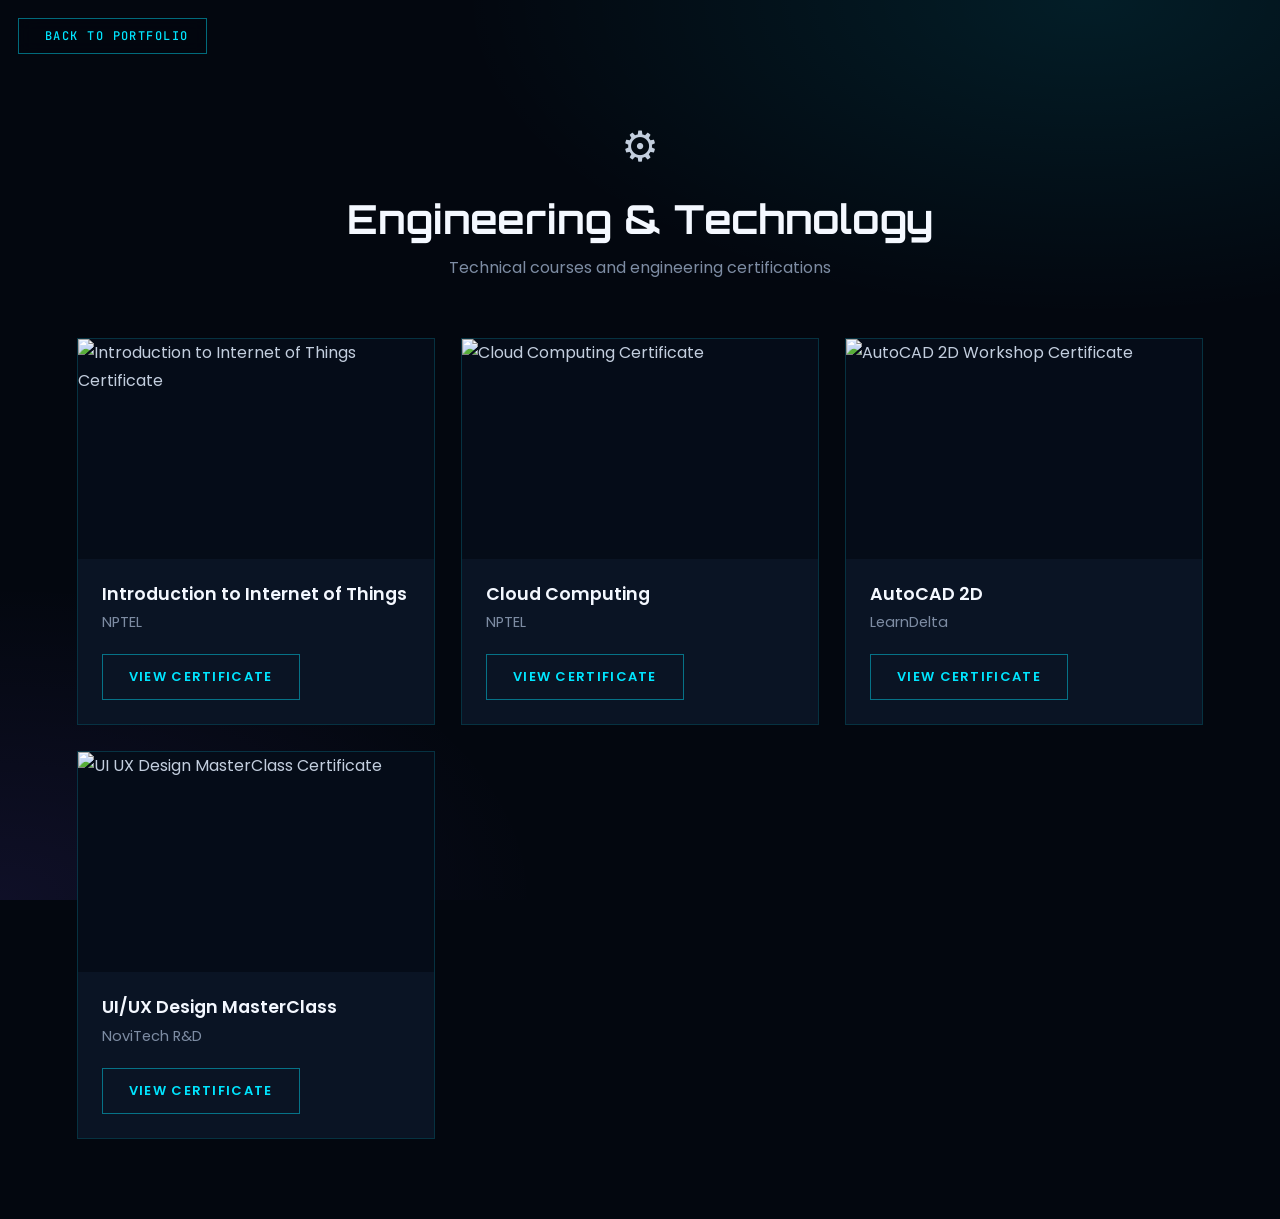
==== engineering-certificates.html @ 13c7dbe3 "Add files via upload" ====
<!DOCTYPE html>
<html lang="en">

<head>

    <meta charset="UTF-8">

    <meta name="viewport"
          content="width=device-width, initial-scale=1.0">

    <title>Engineering & Technology Certificates | Kowshin V</title>

        <link rel="icon" type="image/png" href="assets/images/favicon.png">
    <link rel="preconnect" href="https://fonts.googleapis.com">
    <link rel="preconnect" href="https://fonts.gstatic.com" crossorigin>
    <link href="https://fonts.googleapis.com/css2?family=JetBrains+Mono:wght@400;500;600&family=Orbitron:wght@500;700;800&family=Poppins:wght@300;400;500;600&display=swap" rel="stylesheet">
    <link rel="stylesheet" href="style.css">

    <link href="https://cdn.jsdelivr.net/npm/remixicon@4.6.0/fonts/remixicon.css" rel="stylesheet">
</head>

<body>

    <div class="bg-circuit"></div>
    <a href="index.html#certificates" class="back-link"><i class="ri-arrow-left-line"></i> Back to Portfolio</a>

    <section class="certificate-page">

        <div class="certificate-page-header">

            <span class="certificate-page-icon">⚙️</span>

            <h1>
                Engineering & Technology
            </h1>

            <p>
                Technical courses and engineering certifications
            </p>

        </div>

        <div class="certificate-page-grid">

            <!-- ================= IoT ================= -->

            <div class="certificate-page-card">

                <div class="certificate-image">

                    <img
                        src="assets/certificates/engineering-technology/iot.jpg"
                        alt="Introduction to Internet of Things Certificate">

                </div>

                <div class="certificate-page-content">

                    <h2>
                        Introduction to Internet of Things
                    </h2>

                    <p>
                        NPTEL
                    </p>

                    <a
                        href="assets/certificates/engineering-technology/iot.jpg"
                        target="_blank" rel="noopener"
                        class="certificate-btn">

                        View Certificate

                    </a>

                </div>

            </div>

            <!-- ================= Cloud Computing ================= -->

            <div class="certificate-page-card">

                <div class="certificate-image">

                    <img
                        src="assets/certificates/engineering-technology/cc.jpg"
                        alt="Cloud Computing Certificate">

                </div>

                <div class="certificate-page-content">

                    <h2>
                        Cloud Computing
                    </h2>

                    <p>
                        NPTEL
                    </p>

                    <a
                        href="assets/certificates/engineering-technology/cc.jpg"
                        target="_blank" rel="noopener"
                        class="certificate-btn">

                        View Certificate

                    </a>

                </div>

            </div>

            <!-- ================= AutoCAD ================= -->

            <div class="certificate-page-card">

                <div class="certificate-image">

                    <img
                        src="assets/certificates/engineering-technology/ws.jpg"
                        alt="AutoCAD 2D Workshop Certificate">

                </div>

                <div class="certificate-page-content">

                    <h2>
                        AutoCAD 2D
                    </h2>

                    <p>
                        LearnDelta
                    </p>

                    <a
                        href="assets/certificates/engineering-technology/ws.jpg"
                        target="_blank" rel="noopener"
                        class="certificate-btn">

                        View Certificate

                    </a>

                </div>

            </div>

            <!-- ================= UI/UX ================= -->

            <div class="certificate-page-card">

                <div class="certificate-image">

                    <img
                        src="assets/certificates/engineering-technology/uiux.jpg"
                        alt="UI UX Design MasterClass Certificate">

                </div>

                <div class="certificate-page-content">

                    <h2>
                        UI/UX Design MasterClass
                    </h2>

                    <p>
                        NoviTech R&D
                    </p>

                    <a
                        href="assets/certificates/engineering-technology/uiux.jpg"
                        target="_blank" rel="noopener"
                        class="certificate-btn">

                        View Certificate

                    </a>

                </div>

            </div>

        </div>

    </section>

</body>

</html>
---- style.css ----
/* ==========================================================
   KOWSHIN V — VLSI PORTFOLIO
   Semiconductor theme  |  style.css
   Sections:
   01 Tokens & reset      07 Skills / Experience
   02 Background & loader 08 Projects & ASIC flow
   03 Layout helpers      09 Achievements / Certificates
   04 Buttons & tags      10 Content / Contact / Footer
   05 Header              11 Sub-pages
   06 Hero + chip scanner 12 Responsive
   ========================================================== */

/* ---------- 01 TOKENS & RESET ---------- */
:root {
    --bg: #03070f;
    --bg-2: #060d1a;
    --panel: rgba(9, 19, 34, .78);
    --panel-solid: #0a1424;

    --cyan: #00e5ff;
    --green: #39ffa0;
    --gold: #f2b84b;
    --violet: #7b5cff;

    --white: #f4f8ff;
    --text: #c3cede;
    --muted: #7d8ca3;

    --line: rgba(0, 229, 255, .16);
    --line-strong: rgba(0, 229, 255, .45);
    --glow: 0 0 24px rgba(0, 229, 255, .28);

    --display: 'Orbitron', 'Segoe UI', sans-serif;
    --body: 'Poppins', 'Segoe UI', system-ui, sans-serif;
    --mono: 'JetBrains Mono', 'Consolas', 'Courier New', monospace;

    --container: 1240px;
    --ease: .3s cubic-bezier(.4, 0, .2, 1);
}

*,
*::before,
*::after { margin: 0; padding: 0; box-sizing: border-box; }

html { scroll-behavior: smooth; scroll-padding-top: 84px; overflow-x: hidden; }

body {
    font-family: var(--body);
    font-size: 16px;
    line-height: 1.75;
    color: var(--text);
    background: var(--bg);
    overflow-x: hidden;
    -webkit-font-smoothing: antialiased;
}

img { max-width: 100%; display: block; }
a { color: inherit; text-decoration: none; }
ul { list-style: none; }
h1, h2, h3, h4 { color: var(--white); line-height: 1.25; font-weight: 600; }
strong { color: var(--white); font-weight: 600; }
::selection { background: var(--cyan); color: #00131a; }

::-webkit-scrollbar { width: 9px; }
::-webkit-scrollbar-track { background: var(--bg); }
::-webkit-scrollbar-thumb { background: #12324a; border-radius: 6px; }
::-webkit-scrollbar-thumb:hover { background: var(--cyan); }

/* ---------- 02 BACKGROUND & LOADER ---------- */
.bg-circuit {
    position: fixed; inset: 0; z-index: -3; pointer-events: none;
    background:
        radial-gradient(ellipse 70% 50% at 85% 0%, rgba(0, 229, 255, .10), transparent 70%),
        radial-gradient(ellipse 60% 50% at 0% 100%, rgba(123, 92, 255, .10), transparent 70%),
        var(--bg);
}
.bg-circuit::after {
    content: ""; position: absolute; inset: 0;
    background: url("assets/images/circuit-bg.svg") 0 0 / 480px 480px;
    opacity: .06;
}
#particles { position: fixed; inset: 0; z-index: -2; pointer-events: none; }
#particles canvas { width: 100%; height: 100%; display: block; }

.loader {
    position: fixed; inset: 0; z-index: 99999;
    display: grid; place-items: center;
    background: var(--bg);
    transition: opacity .7s ease, visibility .7s ease;
    animation: loaderFailsafe .1s 5s forwards;
}
.loader.hide { opacity: 0; visibility: hidden; }
@keyframes loaderFailsafe { to { opacity: 0; visibility: hidden; } }

.loader-content { text-align: center; }
.loader-content img {
    width: 92px; height: 92px; margin: 0 auto 22px; object-fit: cover;
    border-radius: 50%; border: 2px solid var(--cyan);
    box-shadow: var(--glow); animation: pulse 1.6s ease-in-out infinite;
}
.loader-content h2 { font-family: var(--display); letter-spacing: .25em; font-size: 1.4rem; }
.loader-content span { display: block; margin: 8px 0 22px; font: 500 12px var(--mono); letter-spacing: .2em; color: var(--cyan); }
.loading-bar { width: 220px; height: 3px; margin: auto; background: rgba(255,255,255,.08); overflow: hidden; }
.loading-fill { height: 100%; width: 0; background: linear-gradient(90deg, var(--cyan), var(--green)); animation: loadFill 1.9s ease forwards; }
@keyframes loadFill { to { width: 100%; } }
@keyframes pulse { 50% { box-shadow: 0 0 40px rgba(0, 229, 255, .6); } }

/* ---------- 03 LAYOUT HELPERS ---------- */
.section { position: relative; padding: 100px 8%; max-width: calc(var(--container) + 16%); margin: 0 auto; }

.reveal { opacity: 0; transform: translateY(34px); transition: opacity .8s ease, transform .8s ease; }
.reveal.show { opacity: 1; transform: none; }

.section-header { text-align: center; margin-bottom: 64px; }
.section-tag {
    display: inline-block; margin-bottom: 18px;
    font: 500 12px var(--mono); letter-spacing: .28em; text-transform: uppercase;
    color: var(--cyan);
}
.section-tag::before { content: "[ "; color: var(--muted); }
.section-tag::after  { content: " ]"; color: var(--muted); }

.section-title {
    font-family: var(--display); font-weight: 700;
    font-size: clamp(1.7rem, 4vw, 2.6rem); letter-spacing: .02em;
}
.section-title span {
    background: linear-gradient(90deg, var(--cyan), var(--green));
    -webkit-background-clip: text; background-clip: text; color: transparent;
}
.section-title::after {            /* decorative trace under the title */
    content: ""; display: block; width: 120px; height: 2px; margin: 20px auto 0;
    background: linear-gradient(90deg, transparent, var(--cyan), transparent);
}
.section-subtitle { max-width: 700px; margin: 18px auto 0; color: var(--muted); font-size: 1rem; }

/* shared "die" card look: dark glass + corner brackets */
.about-card, .info-card, .stat-card, .skill-category, .timeline-content,
.project-card, .certificate-card, .achievement-card, .content-card,
.contact-left, .contact-right, .featured-right, .certificate-page-card {
    position: relative;
    background: var(--panel);
    border: 1px solid var(--line);
    backdrop-filter: blur(8px);
    transition: transform var(--ease), border-color var(--ease), box-shadow var(--ease);
}
.about-card::before, .skill-category::before, .timeline-content::before, .project-card::before,
.certificate-card::before, .achievement-card::before, .contact-left::before, .contact-right::before,
.featured-right::before, .stat-card::before, .info-card::before {
    content: ""; position: absolute; top: -1px; left: -1px; width: 16px; height: 16px;
    border-top: 2px solid var(--cyan); border-left: 2px solid var(--cyan); pointer-events: none;
}
.about-card::after, .skill-category::after, .timeline-content::after, .project-card::after,
.certificate-card::after, .achievement-card::after, .contact-left::after, .contact-right::after,
.featured-right::after, .stat-card::after, .info-card::after {
    content: ""; position: absolute; bottom: -1px; right: -1px; width: 16px; height: 16px;
    border-bottom: 2px solid var(--cyan); border-right: 2px solid var(--cyan); pointer-events: none;
}
.project-card:hover, .certificate-card:hover, .achievement-card:hover, .skill-category:hover,
.info-card:hover, .stat-card:hover, .timeline-content:hover, .content-card:hover {
    transform: translateY(-6px); border-color: var(--line-strong);
    box-shadow: 0 18px 40px rgba(0, 0, 0, .45), var(--glow);
}

/* ---------- 04 BUTTONS & TAGS ---------- */
.btn, .resume-btn, .project-btn, .certificate-btn, .achievement-btn,
.contact-resume, .footer-resume, .flow-box.project-btn {
    display: inline-flex; align-items: center; justify-content: center; gap: 9px;
    padding: 12px 26px; cursor: pointer;
    font: 600 13px var(--body); letter-spacing: .1em; text-transform: uppercase;
    color: var(--cyan); background: transparent; border: 1px solid var(--line-strong);
    transition: var(--ease);
}
.btn:hover, .resume-btn:hover, .project-btn:hover, .certificate-btn:hover, .achievement-btn:hover,
.contact-resume:hover, .footer-resume:hover {
    background: var(--cyan); color: #00131a; box-shadow: var(--glow);
}
.primary-btn { clip-path: polygon(0 0, calc(100% - 12px) 0, 100% 12px, 100% 100%, 12px 100%, 0 calc(100% - 12px)); background: var(--cyan); color: #00131a; border-color: var(--cyan); }
.primary-btn:hover { background: var(--green); border-color: var(--green); }
.resume-btn { padding: 9px 20px; font-size: 12px; }

.skill-tags, .timeline-tags, .tech-stack, .project-tags { display: flex; flex-wrap: wrap; gap: 8px; }
.skill-tags span, .timeline-tags span, .tech-stack span, .project-tags span {
    padding: 4px 12px; font: 500 12px var(--mono); letter-spacing: .02em;
    color: var(--cyan); background: rgba(0, 229, 255, .06); border: 1px solid var(--line);
    transition: var(--ease);
}
.skill-tags span:hover, .timeline-tags span:hover, .tech-stack span:hover, .project-tags span:hover {
    background: rgba(0, 229, 255, .16); border-color: var(--cyan); color: var(--white);
}

/* ---------- 05 HEADER ---------- */
.header {
    position: fixed; top: 0; left: 0; right: 0; z-index: 1000;
    background: rgba(3, 7, 15, .72); backdrop-filter: blur(14px);
    border-bottom: 1px solid var(--line);
}
.navbar { display: flex; align-items: center; justify-content: space-between; gap: 24px; height: 72px; padding: 0 5%; }
.logo img { width: 44px; height: 44px; border-radius: 50%; object-fit: cover; border: 1px solid var(--cyan); }
.nav-menu { display: flex; gap: 6px; }
.nav-menu a {
    position: relative; padding: 8px 14px; font: 500 12px var(--mono);
    letter-spacing: .14em; text-transform: uppercase; color: var(--text); transition: var(--ease);
}
.nav-menu a::after {
    content: ""; position: absolute; left: 14px; right: 14px; bottom: 2px; height: 2px;
    background: var(--cyan); transform: scaleX(0); transform-origin: left; transition: var(--ease);
}
.nav-menu a:hover, .nav-menu a.active { color: var(--cyan); }
.nav-menu a:hover::after, .nav-menu a.active::after { transform: scaleX(1); }
.nav-buttons { display: flex; align-items: center; gap: 14px; }
.menu-btn { display: none; font-size: 28px; color: var(--cyan); cursor: pointer; }

/* ---------- 06 HERO + CHIP SCANNER ---------- */
.hero {
    min-height: 100vh; max-width: none;
    display: grid; grid-template-columns: 1.1fr .9fr; align-items: center; gap: 60px;
    padding: 130px 8% 80px;
}
.hero-left { display: flex; flex-direction: column; align-items: flex-start; }
.hero-subtitle { font: 500 14px var(--mono); letter-spacing: .22em; text-transform: uppercase; color: var(--green); }
.hero-subtitle::before { content: "// "; color: var(--muted); }

.hero-title {
    margin: 14px 0 8px; font-family: var(--display); font-weight: 800;
    font-size: clamp(2.6rem, 7vw, 5rem); line-height: 1.05; letter-spacing: .03em;
    background: linear-gradient(180deg, #fff 30%, #8fe9ff);
    -webkit-background-clip: text; background-clip: text; color: transparent;
}
.hero-title span { color: var(--cyan); -webkit-text-fill-color: var(--cyan); text-shadow: 0 0 28px rgba(0, 229, 255, .65); }

.hero-role {
    min-height: 2.2em; font: 500 clamp(1rem, 2.4vw, 1.5rem) var(--mono); color: var(--cyan);
}
.hero-role::before { content: "> "; color: var(--green); }
.hero-role .caret { display: inline-block; width: 10px; height: 1.1em; margin-left: 3px; background: var(--cyan); vertical-align: -3px; animation: blink 1s steps(1) infinite; }
@keyframes blink { 50% { opacity: 0; } }

.hero-description { max-width: 600px; margin: 14px 0 26px; padding-left: 18px; border-left: 2px solid var(--cyan); color: var(--text); font-size: 1.02rem; }
.hero-description span { color: var(--white); font-weight: 500; }

.hero-badges { display: flex; flex-wrap: wrap; gap: 10px; margin-bottom: 32px; }
.badge {
    display: inline-flex; align-items: center; gap: 8px; padding: 7px 14px;
    font: 500 12px var(--mono); color: var(--text);
    background: rgba(255, 255, 255, .03); border: 1px solid var(--line);
}
.badge i { color: var(--gold); font-size: 15px; }

.hero-buttons { display: flex; flex-wrap: wrap; gap: 16px; margin-bottom: 34px; }
.social-links { display: flex; gap: 12px; }
.social-links a {
    width: 44px; height: 44px; display: grid; place-items: center; font-size: 20px;
    color: var(--text); border: 1px solid var(--line); transition: var(--ease);
}
.social-links a:hover { color: #00131a; background: var(--cyan); border-color: var(--cyan); box-shadow: var(--glow); transform: translateY(-3px); }

/* --- chip scanner (profile photo) --- */
.hero-right { display: flex; justify-content: center; }
.scanner { position: relative; width: min(430px, 100%); }
.scanner-hud {
    display: flex; justify-content: space-between; gap: 10px; padding: 0 2px 12px;
    font: 500 11px var(--mono); letter-spacing: .16em; text-transform: uppercase; color: var(--cyan);
}
.scanner-hud .live { color: var(--green); }
.scanner-hud .live::before { content: "● "; animation: blink 1.1s steps(1) infinite; }

.die { position: relative; aspect-ratio: 1; margin: 26px; }
.die-core {
    position: absolute; inset: 0; overflow: hidden;
    background: #040b17; border: 1px solid var(--line-strong);
    box-shadow: 0 0 60px rgba(0, 229, 255, .18), inset 0 0 40px rgba(0, 229, 255, .12);
}
.die-core::before {          /* circuit board layer */
    content: ""; position: absolute; inset: 0;
    background: url("assets/images/circuit-bg.svg") center / 300px 300px;
    opacity: .5;
}
.die-core::after {           /* CRT lines + vignette */
    content: ""; position: absolute; inset: 0; pointer-events: none; z-index: 5;
    background:
        repeating-linear-gradient(0deg, rgba(0,0,0,.18) 0 1px, transparent 1px 3px),
        radial-gradient(circle at 50% 40%, transparent 55%, rgba(2, 8, 20, .75));
}
.die-photo { position: absolute; inset: 4% 0 0; width: 100%; height: 96%; object-fit: cover; object-position: center top; }
.die-photo.base { filter: grayscale(1) sepia(1) hue-rotate(155deg) saturate(3) brightness(.62) contrast(1.15); opacity: .9; }
.xray { position: absolute; inset: 0; z-index: 2; clip-path: inset(0 0 100% 0); animation: reveal 7s ease-in-out infinite; }
.xray .die-photo { filter: saturate(1.1) contrast(1.05) drop-shadow(0 0 14px rgba(0, 229, 255, .35)); }

.scan-line {
    position: absolute; left: -2%; right: -2%; top: 0; height: 2px; z-index: 6;
    background: var(--cyan); box-shadow: 0 0 14px 3px var(--cyan), 0 0 40px 8px rgba(0, 229, 255, .45);
    animation: sweep 7s ease-in-out infinite;
}
.scan-line::before {
    content: ""; position: absolute; left: 0; right: 0; bottom: 2px; height: 70px;
    background: linear-gradient(to top, rgba(0, 229, 255, .28), transparent);
}
@keyframes sweep  { 0% { top: 0; } 40%, 60% { top: 100%; } 100% { top: 0; } }
@keyframes reveal { 0% { clip-path: inset(0 0 100% 0); } 40%, 60% { clip-path: inset(0 0 0 0); } 100% { clip-path: inset(0 0 100% 0); } }

.die-marks { position: absolute; inset: 0; z-index: 7; pointer-events: none; }
.die-marks i { position: absolute; width: 26px; height: 26px; border: 0 solid var(--cyan); }
.die-marks .tl { top: -9px; left: -9px; border-top-width: 3px; border-left-width: 3px; }
.die-marks .tr { top: -9px; right: -9px; border-top-width: 3px; border-right-width: 3px; }
.die-marks .bl { bottom: -9px; left: -9px; border-bottom-width: 3px; border-left-width: 3px; }
.die-marks .br { bottom: -9px; right: -9px; border-bottom-width: 3px; border-right-width: 3px; }
.pin1 { position: absolute; top: 12px; left: 12px; width: 12px; height: 12px; border-radius: 50%; background: var(--gold); box-shadow: 0 0 10px var(--gold); z-index: 7; }

.pins { position: absolute; z-index: 1; opacity: .9; animation: pinGlow 3s ease-in-out infinite; }
.pins.top, .pins.bottom { left: 8%; right: 8%; height: 13px; background: repeating-linear-gradient(90deg, var(--gold) 0 7px, transparent 7px 19px); }
.pins.left, .pins.right { top: 8%; bottom: 8%; width: 13px; background: repeating-linear-gradient(0deg, var(--gold) 0 7px, transparent 7px 19px); }
.pins.top { top: -13px; } .pins.bottom { bottom: -13px; } .pins.left { left: -13px; } .pins.right { right: -13px; }
@keyframes pinGlow { 50% { filter: drop-shadow(0 0 5px var(--gold)); opacity: 1; } }

.scanner-foot { display: flex; justify-content: space-between; align-items: center; gap: 12px; padding-top: 4px; font: 500 11px var(--mono); letter-spacing: .12em; text-transform: uppercase; color: var(--muted); }
.scanner-foot b { color: var(--white); font-weight: 600; }
.scan-status { color: var(--green); }
.scan-progress { height: 3px; margin-top: 10px; background: rgba(255, 255, 255, .08); }
.scan-progress i { display: block; height: 100%; width: 0; background: linear-gradient(90deg, var(--cyan), var(--green)); }
.scanner-name { margin-top: 14px; text-align: center; font: 700 1.05rem var(--display); letter-spacing: .3em; color: var(--white); }
.scanner-name small { display: block; margin-top: 4px; font: 500 11px var(--mono); letter-spacing: .2em; color: var(--cyan); }

/* ---------- ABOUT ---------- */
.about-container { display: grid; grid-template-columns: 1.5fr 1fr; gap: 28px; }
.about-card { padding: 38px; }
.about-card h3 { font-family: var(--display); font-size: 1.3rem; margin-bottom: 20px; color: var(--cyan); }
.about-card p { margin-bottom: 16px; max-width: 68ch; }
.about-divider { height: 1px; margin: 26px 0; background: linear-gradient(90deg, var(--cyan), transparent); }
.about-highlights { display: grid; grid-template-columns: repeat(2, 1fr); gap: 12px 20px; }
.highlight { display: flex; align-items: center; gap: 10px; font: 500 13px var(--mono); color: var(--white); }
.highlight i { color: var(--green); font-size: 18px; }

.about-right { display: grid; grid-template-columns: 1fr 1fr; gap: 20px; }
.info-card { padding: 24px; }
.info-card i { display: grid; place-items: center; width: 44px; height: 44px; margin-bottom: 14px; font-size: 22px; color: var(--cyan); border: 1px solid var(--line-strong); background: rgba(0, 229, 255, .06); }
.info-card h4 { font: 600 12px var(--mono); letter-spacing: .18em; text-transform: uppercase; color: var(--muted); margin-bottom: 6px; }
.info-card p { color: var(--white); font-size: .95rem; line-height: 1.5; }

.about-stats { display: grid; grid-template-columns: repeat(4, 1fr); gap: 20px; margin-top: 28px; }
.stat-card { padding: 28px 18px; text-align: center; }
.stat-card h2 { font: 800 2.6rem var(--display); background: linear-gradient(180deg, var(--cyan), var(--green)); -webkit-background-clip: text; background-clip: text; color: transparent; }
.stat-card p { margin-top: 6px; font: 500 12px var(--mono); letter-spacing: .12em; text-transform: uppercase; color: var(--muted); }

/* ---------- 07 SKILLS & EXPERIENCE ---------- */
.skills-container { display: grid; grid-template-columns: repeat(2, 1fr); gap: 24px; }
.skill-category { padding: 30px; }
.category-header { display: flex; align-items: center; gap: 14px; margin-bottom: 20px; padding-bottom: 16px; border-bottom: 1px dashed var(--line); }
.category-header i { display: grid; place-items: center; width: 46px; height: 46px; font-size: 24px; color: var(--cyan); border: 1px solid var(--line-strong); background: rgba(0, 229, 255, .06); }
.category-header h3 { font: 600 1.1rem var(--display); letter-spacing: .04em; }

.timeline { position: relative; max-width: 960px; margin: 0 auto; padding-left: 54px; }
.timeline::before { content: ""; position: absolute; left: 14px; top: 8px; bottom: 8px; width: 2px; background: linear-gradient(to bottom, var(--cyan), var(--violet) 80%, transparent); }
.timeline-item { position: relative; margin-bottom: 34px; }
.timeline-dot {
    position: absolute; left: -50px; top: 28px; width: 16px; height: 16px;
    background: var(--bg); border: 2px solid var(--cyan); transform: rotate(45deg);
    box-shadow: 0 0 14px var(--cyan);
}
.timeline-item:first-child .timeline-dot { background: var(--green); border-color: var(--green); box-shadow: 0 0 16px var(--green); }
.timeline-content { padding: 30px 32px; }
.timeline-date { display: inline-block; margin-bottom: 12px; padding: 3px 12px; font: 500 12px var(--mono); letter-spacing: .08em; color: var(--gold); border: 1px solid rgba(242, 184, 75, .4); background: rgba(242, 184, 75, .07); }
.timeline-content h3 { font-size: 1.35rem; margin-bottom: 4px; }
.timeline-content h4 { font: 500 .95rem var(--body); color: var(--cyan); margin-bottom: 12px; }
.timeline-content p { margin-bottom: 18px; max-width: 70ch; }

/* ---------- 08 PROJECTS & ASIC FLOW ---------- */
.featured-container { display: grid; grid-template-columns: 1fr 1fr; gap: 28px; align-items: stretch; }
.featured-left { position: relative; display: grid; place-items: center; padding: 14px; background: #050c18; border: 1px solid var(--line); overflow: hidden; }
.featured-left img { width: 100%; max-height: 460px; object-fit: contain; transition: transform .6s ease; }
.featured-left:hover img { transform: scale(1.04); }
.featured-right { padding: 38px; display: flex; flex-direction: column; justify-content: center; gap: 18px; }
.featured-badge { align-self: flex-start; padding: 6px 14px; font: 500 12px var(--mono); color: var(--gold); border: 1px solid rgba(242, 184, 75, .45); background: rgba(242, 184, 75, .07); }
.featured-right h3 { font: 700 1.5rem var(--display); }
.project-buttons { display: flex; flex-wrap: wrap; gap: 14px; margin-top: 4px; }

.asic-flow { display: flex; flex-wrap: wrap; justify-content: center; align-items: center; gap: 10px; margin-top: 56px; padding: 30px 20px; border: 1px dashed var(--line-strong); background: rgba(0, 229, 255, .03); }
.asic-flow::before { content: "RTL → GDSII  |  click a stage to view its result"; flex-basis: 100%; text-align: center; margin-bottom: 12px; font: 500 12px var(--mono); letter-spacing: .2em; text-transform: uppercase; color: var(--muted); }
.asic-flow .flow-box {
    padding: 10px 18px; font: 500 12px var(--mono); letter-spacing: .06em; color: var(--white);
    background: var(--panel-solid); border: 1px solid var(--line-strong); cursor: pointer; transition: var(--ease);
}
.asic-flow .flow-box:hover { color: #00131a; background: var(--cyan); transform: translateY(-3px); box-shadow: var(--glow); }
.asic-flow .flow-box.tapeout { color: var(--gold); border-color: rgba(242, 184, 75, .6); }
.asic-flow .flow-box.tapeout:hover { background: var(--gold); color: #1a1100; }
.flow-arrow { color: var(--cyan); font-family: var(--mono); }

.flow-modal { position: fixed; inset: 0; z-index: 5000; display: none; place-items: center; padding: 24px; background: rgba(2, 6, 14, .92); backdrop-filter: blur(6px); }
.flow-modal.active { display: grid; }
.flow-modal-content { position: relative; max-width: 1100px; max-height: 90vh; padding: 14px; background: var(--panel-solid); border: 1px solid var(--line-strong); box-shadow: var(--glow); }
.flow-modal-content img { max-width: 100%; max-height: calc(90vh - 28px); margin: auto; object-fit: contain; }
.flow-modal-close { position: absolute; top: -16px; right: -16px; width: 36px; height: 36px; font-size: 22px; line-height: 1; color: #00131a; background: var(--cyan); border: 0; cursor: pointer; }

.project-grid { display: grid; grid-template-columns: repeat(auto-fit, minmax(300px, 1fr)); gap: 26px; }
.project-grid.embedded-project-grid { grid-template-columns: repeat(auto-fit, minmax(250px, 1fr)); }
.project-card { display: flex; flex-direction: column; overflow: hidden; }
.project-card > img { width: 100%; height: 210px; object-fit: cover; border-bottom: 1px solid var(--line); transition: transform .6s ease; }
.project-card:hover > img { transform: scale(1.05); }
.project-card { overflow: hidden; }
.project-content { display: flex; flex-direction: column; flex: 1; gap: 14px; padding: 26px; background: var(--panel-solid); position: relative; }
.project-content h3 { font-size: 1.15rem; }
.project-content p { font-size: .95rem; flex: 1; }
.project-content > .project-btn, .project-content .project-buttons { margin-top: 6px; align-self: flex-start; }

/* ---------- 09 ACHIEVEMENTS & CERTIFICATES ---------- */
.achievement-grid { display: grid; grid-template-columns: repeat(auto-fit, minmax(280px, 1fr)); gap: 26px; }
.achievement-card { padding: 38px 30px; text-align: center; display: flex; flex-direction: column; align-items: center; gap: 14px; }
.achievement-icon { display: grid; place-items: center; width: 72px; height: 72px; font-size: 34px; color: var(--gold); border: 1px solid rgba(242, 184, 75, .5); background: rgba(242, 184, 75, .07); transform: rotate(45deg); margin-bottom: 14px; }
.achievement-icon i { transform: rotate(-45deg); }
.achievement-card h3 { font: 700 1.2rem var(--display); }
.achievement-card p { flex: 1; font-size: .95rem; }

.certificate-category { display: flex; align-items: center; gap: 14px; margin: 54px 0 24px; font: 600 14px var(--mono); letter-spacing: .2em; text-transform: uppercase; color: var(--cyan); }
.certificate-category::after { content: ""; flex: 1; height: 1px; background: linear-gradient(90deg, var(--line-strong), transparent); }
.certificate-category:first-of-type { margin-top: 0; }
.certificate-grid { display: grid; grid-template-columns: repeat(auto-fill, minmax(290px, 1fr)); gap: 24px; }
.certificate-card { display: flex; flex-direction: column; overflow: hidden; }
.certificate-card > img { width: 100%; height: 190px; object-fit: cover; border-bottom: 1px solid var(--line); }
.certificate-content { display: flex; flex-direction: column; flex: 1; gap: 8px; padding: 22px; background: var(--panel-solid); }
.certificate-content h4 { font-size: 1.02rem; }
.certificate-content p { flex: 1; font-size: .9rem; color: var(--muted); }
.certificate-content .certificate-btn, .certificate-content .flow-box { align-self: flex-start; margin-top: 10px; padding: 9px 20px; font-size: 12px; }

/* ---------- 10 CONTENT / CONTACT / FOOTER ---------- */
.content-container { display: grid; grid-template-columns: 1fr 1.4fr; gap: 28px; align-items: stretch; }
.content-left { padding: 38px; text-align: center; background: var(--panel); border: 1px solid var(--line); display: flex; flex-direction: column; align-items: center; gap: 14px; }
.content-logo { width: 110px; height: 110px; border-radius: 50%; object-fit: cover; border: 2px solid var(--cyan); box-shadow: var(--glow); }
.content-left h3 { font: 800 1.5rem var(--display); letter-spacing: .2em; }
.content-left p { font: 500 12px var(--mono); letter-spacing: .1em; color: var(--muted); }
.social-buttons { display: flex; flex-wrap: wrap; justify-content: center; gap: 10px; margin-top: 8px; }
.social-btn { display: inline-flex; align-items: center; gap: 8px; padding: 9px 16px; font: 500 13px var(--body); color: var(--white); border: 1px solid var(--line); transition: var(--ease); }
.social-btn:hover { transform: translateY(-3px); }
.social-btn.youtube:hover   { background: #ff2d2d; border-color: #ff2d2d; }
.social-btn.instagram:hover { background: #d6249f; border-color: #d6249f; }
.social-btn.linkedin:hover  { background: #0a66c2; border-color: #0a66c2; }
.content-right { display: grid; grid-template-columns: 1fr 1fr; gap: 22px; }
.content-card-link { display: flex; }
.content-card { display: flex; flex-direction: column; width: 100%; overflow: hidden; }
.content-card img { width: 100%; height: 230px; object-fit: cover; }
.content-info { padding: 20px; background: var(--panel-solid); flex: 1; }
.content-info h4 { margin-bottom: 6px; }
.content-info p { font-size: .9rem; color: var(--muted); }

.contact-container { display: grid; grid-template-columns: 1.3fr 1fr; gap: 28px; }
.contact-left, .contact-right { padding: 38px; }
.contact-left h3, .contact-right h3 { font: 700 1.35rem var(--display); margin-bottom: 14px; }
.contact-info { display: grid; gap: 18px; margin-top: 26px; }
.contact-item { display: flex; align-items: center; gap: 16px; }
.contact-item i { display: grid; place-items: center; flex: none; width: 48px; height: 48px; font-size: 22px; color: var(--cyan); border: 1px solid var(--line-strong); background: rgba(0, 229, 255, .06); }
.contact-item h4 { font: 600 11px var(--mono); letter-spacing: .2em; text-transform: uppercase; color: var(--muted); }
.contact-item p { color: var(--white); word-break: break-word; }
.contact-social { display: grid; gap: 12px; margin: 20px 0 26px; }
.contact-social a { display: flex; align-items: center; gap: 12px; padding: 12px 16px; color: var(--white); border: 1px solid var(--line); transition: var(--ease); }
.contact-social a i { font-size: 20px; color: var(--cyan); }
.contact-social a:hover { border-color: var(--cyan); background: rgba(0, 229, 255, .08); transform: translateX(6px); }

.scroll-top { position: fixed; right: 24px; bottom: 24px; z-index: 900; width: 46px; height: 46px; display: grid; place-items: center; font-size: 22px; color: #00131a; background: var(--cyan); opacity: 0; visibility: hidden; transform: translateY(14px); transition: var(--ease); box-shadow: var(--glow); }
.scroll-top.show { opacity: 1; visibility: visible; transform: none; }

.footer { border-top: 1px solid var(--line); background: rgba(3, 7, 15, .85); }
.footer-container { display: grid; grid-template-columns: 1.5fr 1fr 1fr; gap: 40px; max-width: var(--container); margin: auto; padding: 60px 5% 40px; }
.footer-logo { width: 70px; height: 70px; margin-bottom: 14px; border-radius: 50%; object-fit: cover; object-position: top; background: #0a1a2c; border: 2px solid var(--cyan); }
.footer-left h3 { font: 800 1.2rem var(--display); letter-spacing: .15em; margin-bottom: 6px; }
.footer-left p { color: var(--muted); font-size: .92rem; margin-bottom: 8px; max-width: 42ch; }
.footer h4 { margin-bottom: 18px; font: 600 12px var(--mono); letter-spacing: .22em; text-transform: uppercase; color: var(--cyan); }
.footer-center li { margin-bottom: 8px; }
.footer-center a { color: var(--text); transition: var(--ease); }
.footer-center a:hover { color: var(--cyan); padding-left: 6px; }
.footer-social { display: flex; flex-wrap: wrap; gap: 10px; margin-bottom: 20px; }
.footer-social a { width: 40px; height: 40px; display: grid; place-items: center; font-size: 18px; border: 1px solid var(--line); transition: var(--ease); }
.footer-social a:hover { background: var(--cyan); color: #00131a; border-color: var(--cyan); }
.footer-bottom { display: flex; flex-wrap: wrap; justify-content: space-between; gap: 10px; max-width: var(--container); margin: auto; padding: 22px 5%; border-top: 1px solid var(--line); font: 400 12px var(--mono); color: var(--muted); }
.footer-bottom i { color: #ff4d6d; }

/* ---------- 11 SUB-PAGES (certificate galleries) ---------- */
.back-link { position: fixed; top: 18px; left: 18px; z-index: 10; display: inline-flex; align-items: center; gap: 8px; padding: 9px 18px; font: 500 12px var(--mono); letter-spacing: .12em; text-transform: uppercase; color: var(--cyan); background: rgba(3, 7, 15, .85); border: 1px solid var(--line-strong); backdrop-filter: blur(8px); transition: var(--ease); }
.back-link:hover { background: var(--cyan); color: #00131a; }
.certificate-page { padding: 110px 6% 80px; max-width: 1300px; margin: auto; }
.certificate-page-header { text-align: center; margin-bottom: 56px; }
.certificate-page-icon { display: inline-block; font-size: 42px; margin-bottom: 10px; }
.certificate-page-header h1 { font: 700 clamp(1.7rem, 4vw, 2.5rem) var(--display); margin-bottom: 10px; }
.certificate-page-header p { color: var(--muted); }
.certificate-page-grid, body > .certificates .certificate-grid { display: grid; grid-template-columns: repeat(auto-fill, minmax(300px, 1fr)); gap: 26px; }
.certificate-page-card { overflow: hidden; }
.certificate-image { height: 220px; overflow: hidden; background: #050c18; }
.certificate-image img { width: 100%; height: 100%; object-fit: cover; transition: transform .5s ease; }
.certificate-page-card:hover .certificate-image img { transform: scale(1.06); }
.certificate-page-content { padding: 24px; background: var(--panel-solid); }
.certificate-page-content h2 { font-size: 1.1rem; margin-bottom: 6px; }
.certificate-page-content p { margin-bottom: 18px; color: var(--muted); font-size: .92rem; }
.certificates.section { padding-top: 110px; }

/* ---------- 12 RESPONSIVE ---------- */
@media (max-width: 1100px) {
    .about-container, .featured-container, .content-container, .contact-container { grid-template-columns: 1fr; }
    .about-stats { grid-template-columns: repeat(2, 1fr); }
    .footer-container { grid-template-columns: 1fr 1fr; }
    .footer-left { grid-column: 1 / -1; }
}

@media (max-width: 992px) {
    .menu-btn { display: block; }
    .nav-menu {
        position: absolute; top: 72px; left: 0; right: 0; flex-direction: column; gap: 0;
        padding: 10px 5% 20px; background: rgba(3, 7, 15, .97); border-bottom: 1px solid var(--line);
        transform: translateY(-12px); opacity: 0; visibility: hidden; transition: var(--ease);
    }
    .nav-menu.mobile-open { transform: none; opacity: 1; visibility: visible; }
    .nav-menu a { display: block; padding: 14px 4px; border-bottom: 1px solid var(--line); }
    .nav-menu a::after { display: none; }

    .hero { grid-template-columns: 1fr; gap: 40px; padding-top: 110px; text-align: center; }
    .hero-right { order: -1; }
    .scanner { width: min(340px, 100%); }
    .hero-left { align-items: center; }
    .hero-description { border-left: 0; padding-left: 0; }
    .hero-badges, .hero-buttons, .social-links { justify-content: center; }
    .skills-container { grid-template-columns: 1fr; }
}

@media (max-width: 700px) {
    .section { padding: 72px 5%; }
    .navbar .resume-btn { display: none; }
    .about-right, .content-right { grid-template-columns: 1fr; }
    .about-highlights { grid-template-columns: 1fr; }
    .about-card, .skill-category, .featured-right, .contact-left, .contact-right, .content-left { padding: 26px 22px; }
    .timeline { padding-left: 38px; }
    .timeline::before { left: 8px; }
    .timeline-dot { left: -37px; }
    .timeline-content { padding: 24px 20px; }
    .footer-container { grid-template-columns: 1fr; }
    .asic-flow .flow-arrow { display: none; }
    .hero-buttons .btn { flex: 1 1 100%; }
    .flow-modal-close { top: 6px; right: 6px; }
}

@media (max-width: 420px) {
    .about-stats { grid-template-columns: 1fr 1fr; gap: 12px; }
    .stat-card h2 { font-size: 2rem; }
    .scanner-hud span:first-child { display: none; }
}

@media (prefers-reduced-motion: reduce) {
    *, *::before, *::after { animation-duration: .01ms !important; animation-iteration-count: 1 !important; transition-duration: .01ms !important; scroll-behavior: auto !important; }
    .xray { clip-path: inset(0); }
    .reveal { opacity: 1; transform: none; }
}
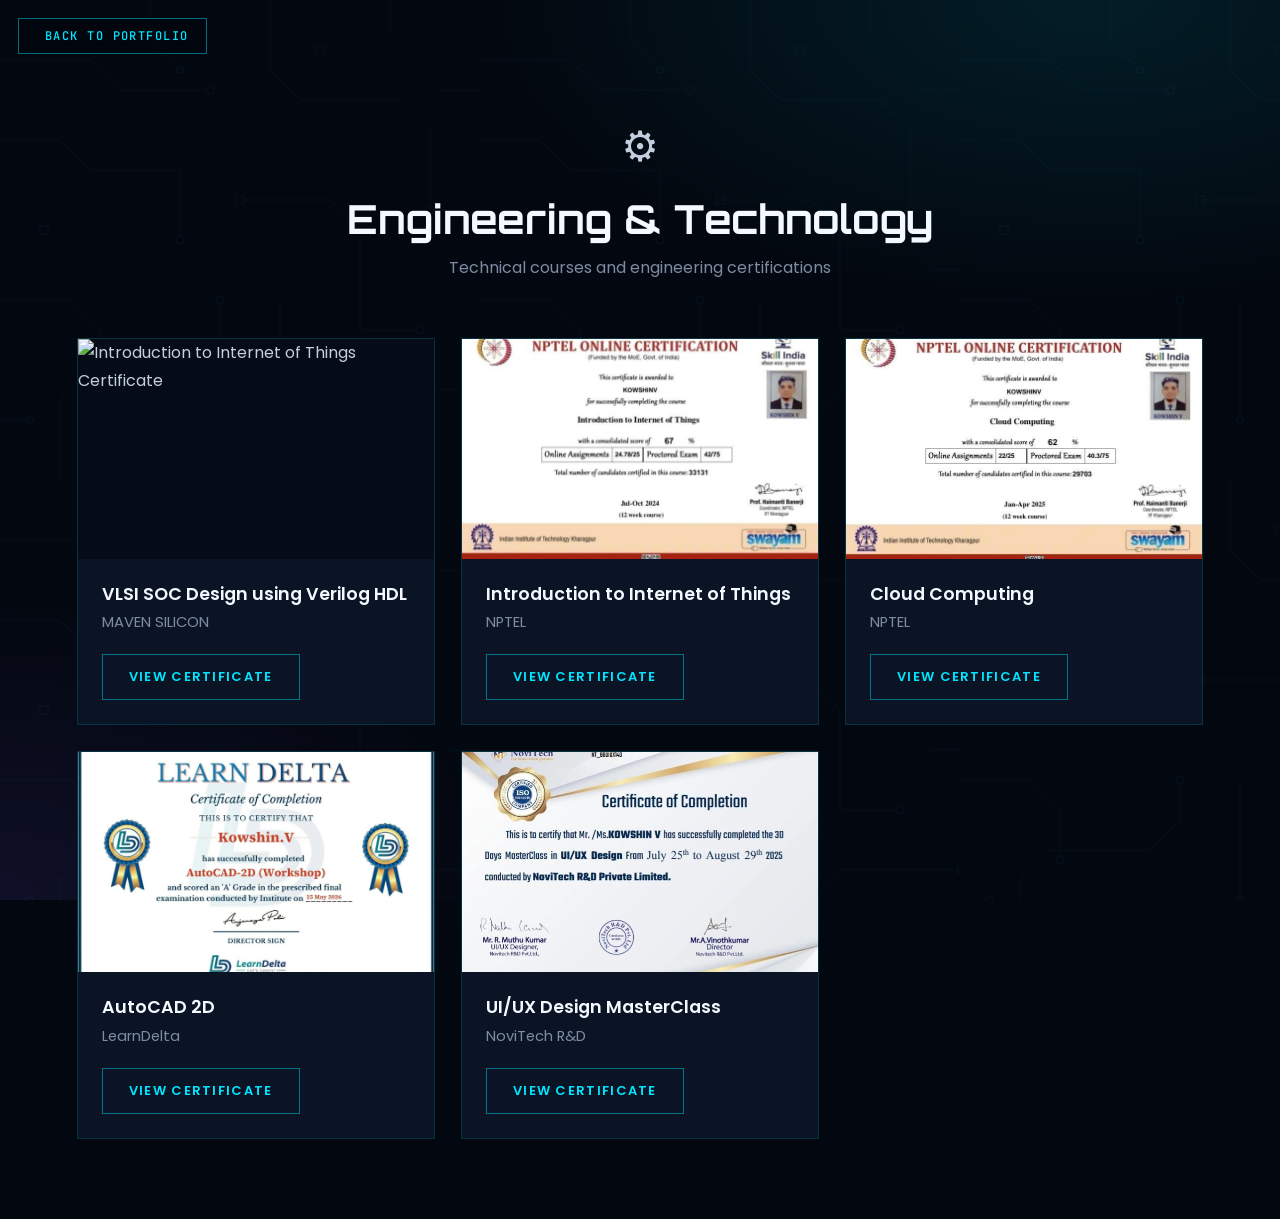
==== commit 8589f096: "Update engineering-certificates.html" ====
--- a/engineering-certificates.html
+++ b/engineering-certificates.html
@@ -42,6 +42,41 @@
 
         <div class="certificate-page-grid">
 
+                        <!-- ================= IoT ================= -->
+
+            <div class="certificate-page-card">
+
+                <div class="certificate-image">
+
+                    <img
+                        src="assets/certificates/engineering-technology/maven.jpg"
+                        alt="Introduction to Internet of Things Certificate">
+
+                </div>
+
+                <div class="certificate-page-content">
+
+                    <h2>
+                        VLSI SOC Design using Verilog HDL
+                    </h2>
+
+                    <p>
+                        MAVEN SILICON
+                    </p>
+
+                    <a
+                        href="assets/certificates/engineering-technology/iot.jpg"
+                        target="_blank" rel="noopener"
+                        class="certificate-btn">
+
+                        View Certificate
+
+                    </a>
+
+                </div>
+
+            </div>
+
             <!-- ================= IoT ================= -->
 
             <div class="certificate-page-card">
@@ -188,4 +223,4 @@
 
 </body>
 
-</html>+</html>
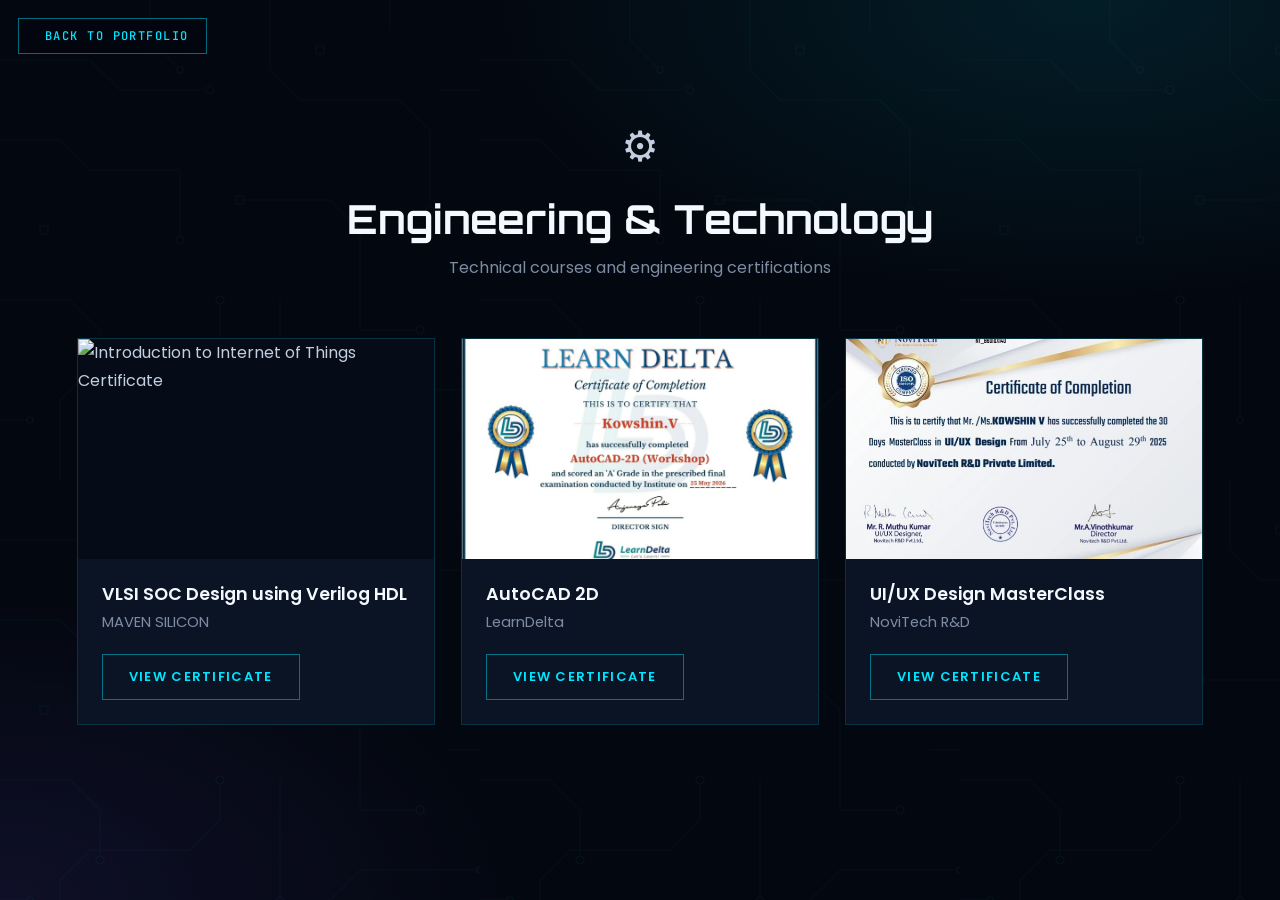
==== commit 8631ee0f: "Update engineering-certificates.html" ====
--- a/engineering-certificates.html
+++ b/engineering-certificates.html
@@ -65,7 +65,7 @@
                     </p>
 
                     <a
-                        href="assets/certificates/engineering-technology/iot.jpg"
+                        href="assets/certificates/engineering-technology/maven.jpg"
                         target="_blank" rel="noopener"
                         class="certificate-btn">
 
@@ -77,77 +77,7 @@
 
             </div>
 
-            <!-- ================= IoT ================= -->
-
-            <div class="certificate-page-card">
-
-                <div class="certificate-image">
-
-                    <img
-                        src="assets/certificates/engineering-technology/iot.jpg"
-                        alt="Introduction to Internet of Things Certificate">
-
-                </div>
-
-                <div class="certificate-page-content">
-
-                    <h2>
-                        Introduction to Internet of Things
-                    </h2>
-
-                    <p>
-                        NPTEL
-                    </p>
-
-                    <a
-                        href="assets/certificates/engineering-technology/iot.jpg"
-                        target="_blank" rel="noopener"
-                        class="certificate-btn">
-
-                        View Certificate
-
-                    </a>
-
-                </div>
-
-            </div>
-
-            <!-- ================= Cloud Computing ================= -->
-
-            <div class="certificate-page-card">
-
-                <div class="certificate-image">
-
-                    <img
-                        src="assets/certificates/engineering-technology/cc.jpg"
-                        alt="Cloud Computing Certificate">
-
-                </div>
-
-                <div class="certificate-page-content">
-
-                    <h2>
-                        Cloud Computing
-                    </h2>
-
-                    <p>
-                        NPTEL
-                    </p>
-
-                    <a
-                        href="assets/certificates/engineering-technology/cc.jpg"
-                        target="_blank" rel="noopener"
-                        class="certificate-btn">
-
-                        View Certificate
-
-                    </a>
-
-                </div>
-
-            </div>
-
-            <!-- ================= AutoCAD ================= -->
+    <!-- ================= AutoCAD ================= -->
 
             <div class="certificate-page-card">
 
